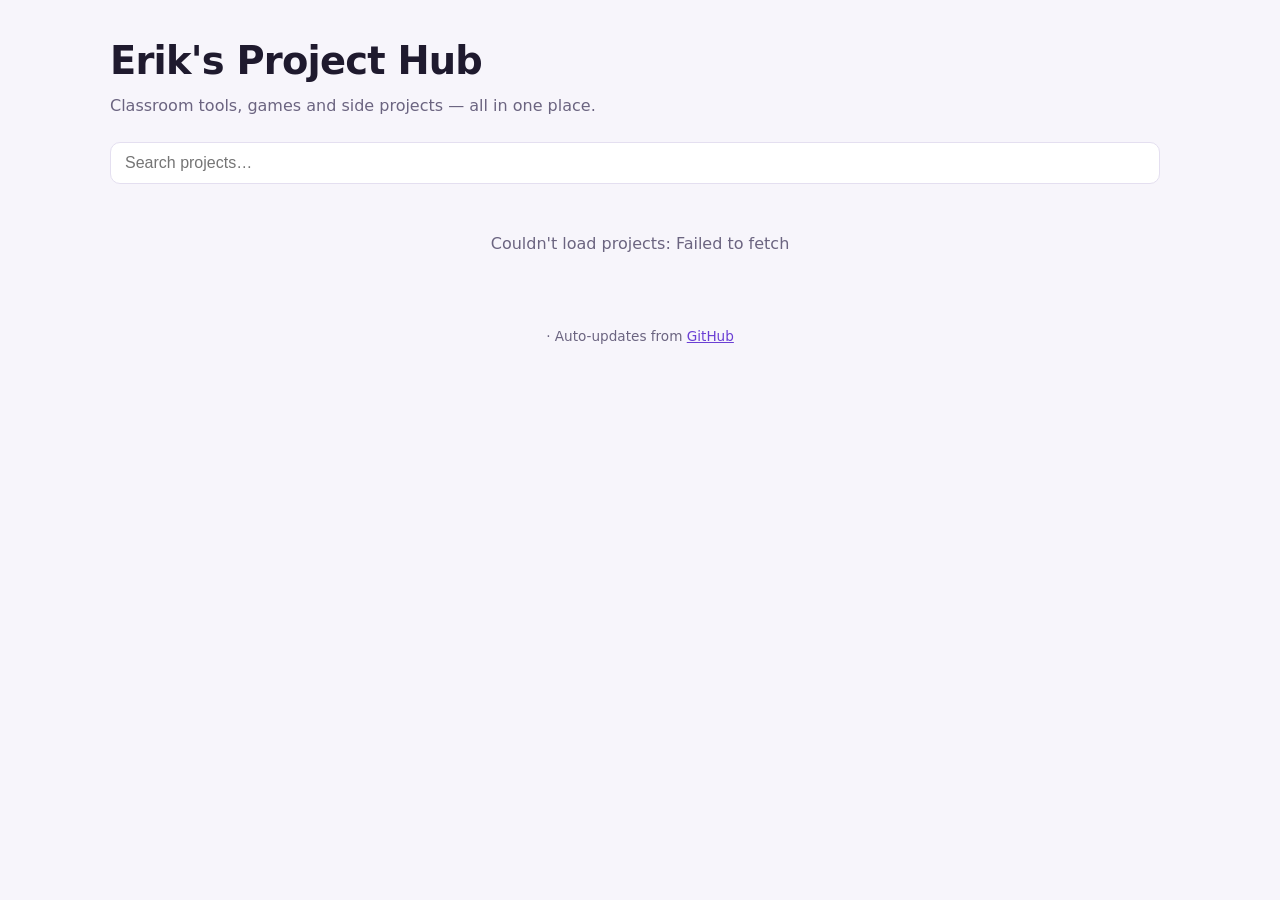
==== index.html @ 9a1f4f8d "Add project hub site with editor Co-Authored-By: Claude Opus 5.5 <noreply@anthropic.com> Claude-Sess" ====
<!DOCTYPE html>
<html lang="en">
<head>
  <meta charset="utf-8" />
  <meta name="viewport" content="width=device-width, initial-scale=1" />
  <title>Project Hub</title>
  <meta name="description" content="A directory of my GitHub projects and their live pages." />
  <link rel="stylesheet" href="style.css" />
</head>
<body>
  <div class="wrap">
    <header>
      <h1 id="title">Project Hub</h1>
      <p id="tagline"></p>
    </header>

    <div class="toolbar">
      <input id="search" class="search" type="search" placeholder="Search projects…" aria-label="Search projects" />
      <div id="chips" class="chips"></div>
    </div>

    <div id="status" class="status">Loading projects…</div>
    <div id="grid" class="grid"></div>

    <footer>
      <span id="count"></span> · Auto-updates from <a id="ghlink" href="#">GitHub</a>
    </footer>
  </div>

  <script src="hub.js"></script>
  <script>
    (async () => {
      const $ = (id) => document.getElementById(id);
      let items = [], activeCat = "All";

      function render() {
        const q = $("search").value.trim().toLowerCase();
        const list = items.filter((it) =>
          (activeCat === "All" || it.category === activeCat) &&
          (!q || [it.title, it.name, it.description, it.category, it.repo.language, ...(it.repo.topics || [])]
            .join(" ").toLowerCase().includes(q))
        );
        $("grid").innerHTML = list.map(card).join("");
        $("status").textContent = list.length ? "" : "No projects match.";
        $("status").style.display = list.length ? "none" : "block";
        $("count").textContent = `${items.length} project${items.length === 1 ? "" : "s"}`;
      }

      function card(it) {
        const e = Hub.esc, r = it.repo;
        const tags = [
          it.pinned ? '<span class="tag">★ Featured</span>' : "",
          it.category ? `<span class="tag">${e(it.category)}</span>` : "",
          r.language ? `<span>${e(r.language)}</span>` : "",
          `<span>Updated ${e(Hub.timeAgo(r.pushed_at))}</span>`,
        ].join("");
        return `
          <article class="card${it.pinned ? " pinned" : ""}">
            <h2>${e(it.title)}</h2>
            <p class="desc${it.description ? "" : " empty"}">${e(it.description || "No description yet.")}</p>
            <div class="meta">${tags}</div>
            <div class="actions">
              ${it.url ? `<a class="btn primary" href="${e(it.url)}" target="_blank" rel="noopener">Open ↗</a>` : ""}
              <a class="btn" href="${e(it.code)}" target="_blank" rel="noopener">Code</a>
            </div>
          </article>`;
      }

      function renderChips() {
        const cats = [...new Set(items.map((i) => i.category).filter(Boolean))].sort();
        if (!cats.length) { $("chips").innerHTML = ""; return; }
        $("chips").innerHTML = ["All", ...cats]
          .map((c) => `<button class="chip${c === activeCat ? " on" : ""}" data-cat="${Hub.esc(c)}">${Hub.esc(c)}</button>`)
          .join("");
      }

      $("chips").addEventListener("click", (ev) => {
        const b = ev.target.closest("[data-cat]");
        if (!b) return;
        activeCat = b.dataset.cat;
        renderChips(); render();
      });
      $("search").addEventListener("input", render);

      try {
        const cfg = await Hub.loadConfig();
        document.title = cfg.title;
        $("title").textContent = cfg.title;
        $("tagline").textContent = cfg.tagline;
        $("ghlink").href = `https://github.com/${encodeURIComponent(cfg.username)}`;
        const repos = await Hub.loadRepos(cfg.username);
        items = Hub.sortItems(Hub.buildItems(repos, cfg).filter((i) => Hub.isVisible(i, cfg)), cfg);
        renderChips(); render();
      } catch (err) {
        $("status").textContent = "Couldn't load projects: " + err.message;
      }
    })();
  </script>
</body>
</html>
---- style.css ----
:root {
  --bg: #f7f5fb;
  --card: #ffffff;
  --ink: #1f1a2e;
  --muted: #6b6480;
  --line: #e4dff0;
  --accent: #6b3fd4;
  --accent-ink: #ffffff;
  --accent-soft: #efe8ff;
  --good: #1f8a5b;
  --warn: #b26a00;
  --radius: 14px;
}
@media (prefers-color-scheme: dark) {
  :root {
    --bg: #14111c;
    --card: #1e1a29;
    --ink: #eeeaf7;
    --muted: #a69fbd;
    --line: #322b44;
    --accent: #9b7bff;
    --accent-ink: #14111c;
    --accent-soft: #2a2140;
    --good: #4cc790;
    --warn: #f0b04a;
  }
}
* { box-sizing: border-box; }
body {
  margin: 0;
  font: 16px/1.5 system-ui, -apple-system, "Segoe UI", Roboto, sans-serif;
  background: var(--bg);
  color: var(--ink);
}
a { color: var(--accent); }
.wrap { max-width: 1100px; margin: 0 auto; padding: 32px 20px 60px; }
header h1 { margin: 0 0 4px; font-size: clamp(1.7rem, 4vw, 2.4rem); letter-spacing: -0.02em; }
header p { margin: 0; color: var(--muted); }

.toolbar { display: flex; flex-wrap: wrap; gap: 10px; margin: 24px 0 18px; align-items: center; }
.search {
  flex: 1 1 260px; padding: 11px 14px; border-radius: 10px; border: 1px solid var(--line);
  background: var(--card); color: var(--ink); font-size: 1rem;
}
.chips { display: flex; flex-wrap: wrap; gap: 6px; }
.chip {
  border: 1px solid var(--line); background: var(--card); color: var(--ink);
  padding: 6px 12px; border-radius: 999px; cursor: pointer; font-size: 0.9rem;
}
.chip.on { background: var(--accent); color: var(--accent-ink); border-color: var(--accent); }

.grid { display: grid; grid-template-columns: repeat(auto-fill, minmax(290px, 1fr)); gap: 16px; }
.card {
  background: var(--card); border: 1px solid var(--line); border-radius: var(--radius);
  padding: 18px; display: flex; flex-direction: column; gap: 10px;
}
.card.pinned { border-color: var(--accent); box-shadow: 0 0 0 1px var(--accent) inset; }
.card h2 { margin: 0; font-size: 1.15rem; }
.card .desc { margin: 0; color: var(--muted); flex: 1; }
.card .desc.empty { font-style: italic; opacity: 0.7; }
.meta { display: flex; flex-wrap: wrap; gap: 6px; font-size: 0.8rem; color: var(--muted); }
.tag { background: var(--accent-soft); color: var(--ink); padding: 2px 8px; border-radius: 6px; }
.actions { display: flex; gap: 8px; flex-wrap: wrap; }
.btn {
  display: inline-flex; align-items: center; gap: 6px; padding: 8px 14px; border-radius: 9px;
  text-decoration: none; font-weight: 600; font-size: 0.92rem; border: 1px solid var(--line);
  background: var(--card); color: var(--ink); cursor: pointer;
}
.btn.primary { background: var(--accent); color: var(--accent-ink); border-color: var(--accent); }
.btn:disabled { opacity: 0.5; cursor: default; }
.status { color: var(--muted); padding: 30px 0; text-align: center; }
footer { margin-top: 40px; color: var(--muted); font-size: 0.85rem; text-align: center; }

/* ---------- admin ---------- */
.panel { background: var(--card); border: 1px solid var(--line); border-radius: var(--radius); padding: 18px; margin-bottom: 18px; }
.panel h2 { margin: 0 0 12px; font-size: 1.1rem; }
.row { display: flex; flex-wrap: wrap; gap: 10px; align-items: center; }
label.field { display: flex; flex-direction: column; gap: 4px; font-size: 0.85rem; color: var(--muted); flex: 1 1 220px; }
input[type="text"], input[type="password"], input[type="url"], textarea {
  padding: 9px 11px; border-radius: 8px; border: 1px solid var(--line);
  background: var(--bg); color: var(--ink); font: inherit; font-size: 0.95rem; width: 100%;
}
textarea { min-height: 60px; resize: vertical; }
.toggle { display: inline-flex; align-items: center; gap: 6px; font-size: 0.9rem; cursor: pointer; }
.repo-row { border-top: 1px solid var(--line); padding: 14px 0; display: grid; gap: 10px; }
.repo-row:first-child { border-top: 0; }
.repo-head { display: flex; flex-wrap: wrap; align-items: center; gap: 10px; justify-content: space-between; }
.repo-head strong { font-size: 1rem; }
.badge { font-size: 0.72rem; padding: 2px 7px; border-radius: 6px; background: var(--accent-soft); }
.badge.live { color: var(--good); }
.badge.off { color: var(--warn); }
.repo-row.hidden-repo { opacity: 0.55; }
.edit-grid { display: grid; grid-template-columns: repeat(auto-fit, minmax(220px, 1fr)); gap: 10px; }
.savebar {
  position: sticky; bottom: 0; background: var(--card); border-top: 1px solid var(--line);
  padding: 12px 20px; display: flex; gap: 12px; align-items: center; justify-content: flex-end; flex-wrap: wrap;
}
.msg { margin-right: auto; font-size: 0.9rem; color: var(--muted); }
.msg.err { color: #d0384b; }
.msg.ok { color: var(--good); }
.small { font-size: 0.85rem; color: var(--muted); }
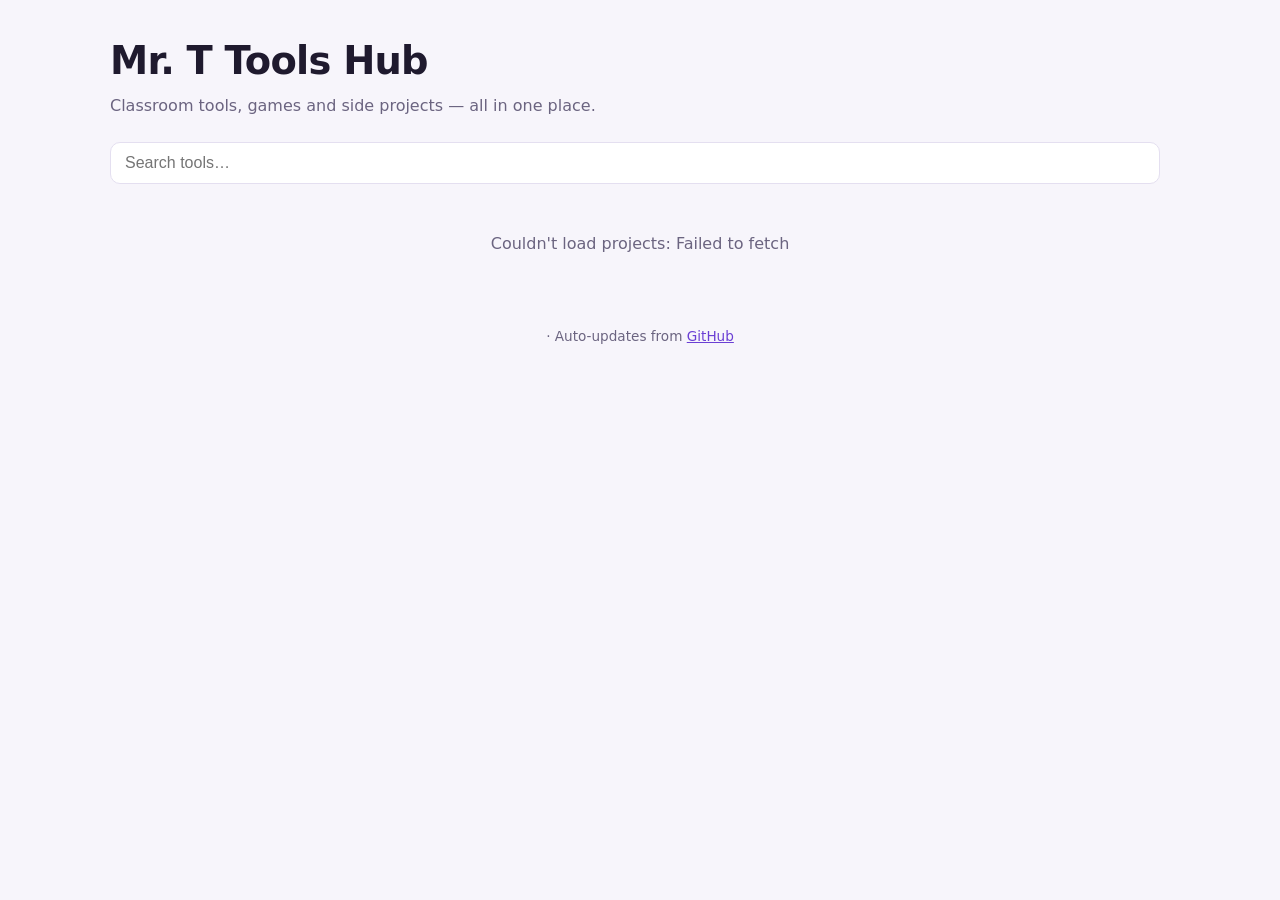
==== commit 01f5e7c4: "Rename to Mr. T Tools Hub; add APK downloads and web-version links Adds an hourly Action that builds" ====
--- a/index.html
+++ b/index.html
@@ -3,19 +3,19 @@
 <head>
   <meta charset="utf-8" />
   <meta name="viewport" content="width=device-width, initial-scale=1" />
-  <title>Project Hub</title>
+  <title>Mr. T Tools Hub</title>
   <meta name="description" content="A directory of my GitHub projects and their live pages." />
   <link rel="stylesheet" href="style.css" />
 </head>
 <body>
   <div class="wrap">
     <header>
-      <h1 id="title">Project Hub</h1>
+      <h1 id="title">Mr. T Tools Hub</h1>
       <p id="tagline"></p>
     </header>
 
     <div class="toolbar">
-      <input id="search" class="search" type="search" placeholder="Search projects…" aria-label="Search projects" />
+      <input id="search" class="search" type="search" placeholder="Search tools…" aria-label="Search tools" />
       <div id="chips" class="chips"></div>
     </div>
 
@@ -31,19 +31,20 @@
   <script>
     (async () => {
       const $ = (id) => document.getElementById(id);
-      let items = [], activeCat = "All";
+      let items = [], activeCat = "All", activePlat = "All";
 
       function render() {
         const q = $("search").value.trim().toLowerCase();
         const list = items.filter((it) =>
           (activeCat === "All" || it.category === activeCat) &&
-          (!q || [it.title, it.name, it.description, it.category, it.repo.language, ...(it.repo.topics || [])]
+          (activePlat === "All" || (activePlat === "Web" ? !!it.url : !!it.apk)) &&
+          (!q || [it.title, it.name, it.description, it.category, it.repo.language, it.url ? "web" : "", it.apk ? "android apk app" : "", ...(it.repo.topics || [])]
             .join(" ").toLowerCase().includes(q))
         );
         $("grid").innerHTML = list.map(card).join("");
-        $("status").textContent = list.length ? "" : "No projects match.";
+        $("status").textContent = list.length ? "" : "No tools match.";
         $("status").style.display = list.length ? "none" : "block";
-        $("count").textContent = `${items.length} project${items.length === 1 ? "" : "s"}`;
+        $("count").textContent = `${items.length} tool${items.length === 1 ? "" : "s"}`;
       }
 
       function card(it) {
@@ -51,6 +52,8 @@
         const tags = [
           it.pinned ? '<span class="tag">★ Featured</span>' : "",
           it.category ? `<span class="tag">${e(it.category)}</span>` : "",
+          it.url ? '<span class="tag">🌐 Web</span>' : "",
+          it.apk ? '<span class="tag">📱 Android</span>' : "",
           r.language ? `<span>${e(r.language)}</span>` : "",
           `<span>Updated ${e(Hub.timeAgo(r.pushed_at))}</span>`,
         ].join("");
@@ -60,24 +63,29 @@
             <p class="desc${it.description ? "" : " empty"}">${e(it.description || "No description yet.")}</p>
             <div class="meta">${tags}</div>
             <div class="actions">
-              ${it.url ? `<a class="btn primary" href="${e(it.url)}" target="_blank" rel="noopener">Open ↗</a>` : ""}
+              ${it.url ? `<a class="btn primary" href="${e(it.url)}" target="_blank" rel="noopener">🌐 Web version</a>` : ""}
+              ${it.apk ? `<a class="btn apk" href="${e(it.apk)}" rel="noopener">📱 Download APK</a>` : ""}
               <a class="btn" href="${e(it.code)}" target="_blank" rel="noopener">Code</a>
             </div>
           </article>`;
       }
 
       function renderChips() {
+        const plats = ["All", "Web", "Android"].filter((p) => p === "All" || items.some((i) => (p === "Web" ? i.url : i.apk)));
         const cats = [...new Set(items.map((i) => i.category).filter(Boolean))].sort();
-        if (!cats.length) { $("chips").innerHTML = ""; return; }
-        $("chips").innerHTML = ["All", ...cats]
-          .map((c) => `<button class="chip${c === activeCat ? " on" : ""}" data-cat="${Hub.esc(c)}">${Hub.esc(c)}</button>`)
-          .join("");
+        const platHtml = plats.length > 2
+          ? plats.map((p) => `<button class="chip${p === activePlat ? " on" : ""}" data-plat="${p}">${{ All: "All", Web: "🌐 Web", Android: "📱 Android" }[p]}</button>`).join("")
+          : "";
+        const catHtml = cats.length
+          ? ["All", ...cats].map((c) => `<button class="chip${c === activeCat ? " on" : ""}" data-cat="${Hub.esc(c)}">${c === "All" ? "All categories" : Hub.esc(c)}</button>`).join("")
+          : "";
+        $("chips").innerHTML = platHtml + (platHtml && catHtml ? '<span class="chip-sep"></span>' : "") + catHtml;
       }
 
       $("chips").addEventListener("click", (ev) => {
-        const b = ev.target.closest("[data-cat]");
+        const b = ev.target.closest("[data-cat],[data-plat]");
         if (!b) return;
-        activeCat = b.dataset.cat;
+        if (b.dataset.plat) activePlat = b.dataset.plat; else activeCat = b.dataset.cat;
         renderChips(); render();
       });
       $("search").addEventListener("input", render);
--- a/style.css
+++ b/style.css
@@ -67,6 +67,8 @@
   background: var(--card); color: var(--ink); cursor: pointer;
 }
 .btn.primary { background: var(--accent); color: var(--accent-ink); border-color: var(--accent); }
+.btn.apk { background: var(--good); color: #fff; border-color: var(--good); }
+.chip-sep { width: 1px; background: var(--line); margin: 0 4px; }
 .btn:disabled { opacity: 0.5; cursor: default; }
 .status { color: var(--muted); padding: 30px 0; text-align: center; }
 footer { margin-top: 40px; color: var(--muted); font-size: 0.85rem; text-align: center; }
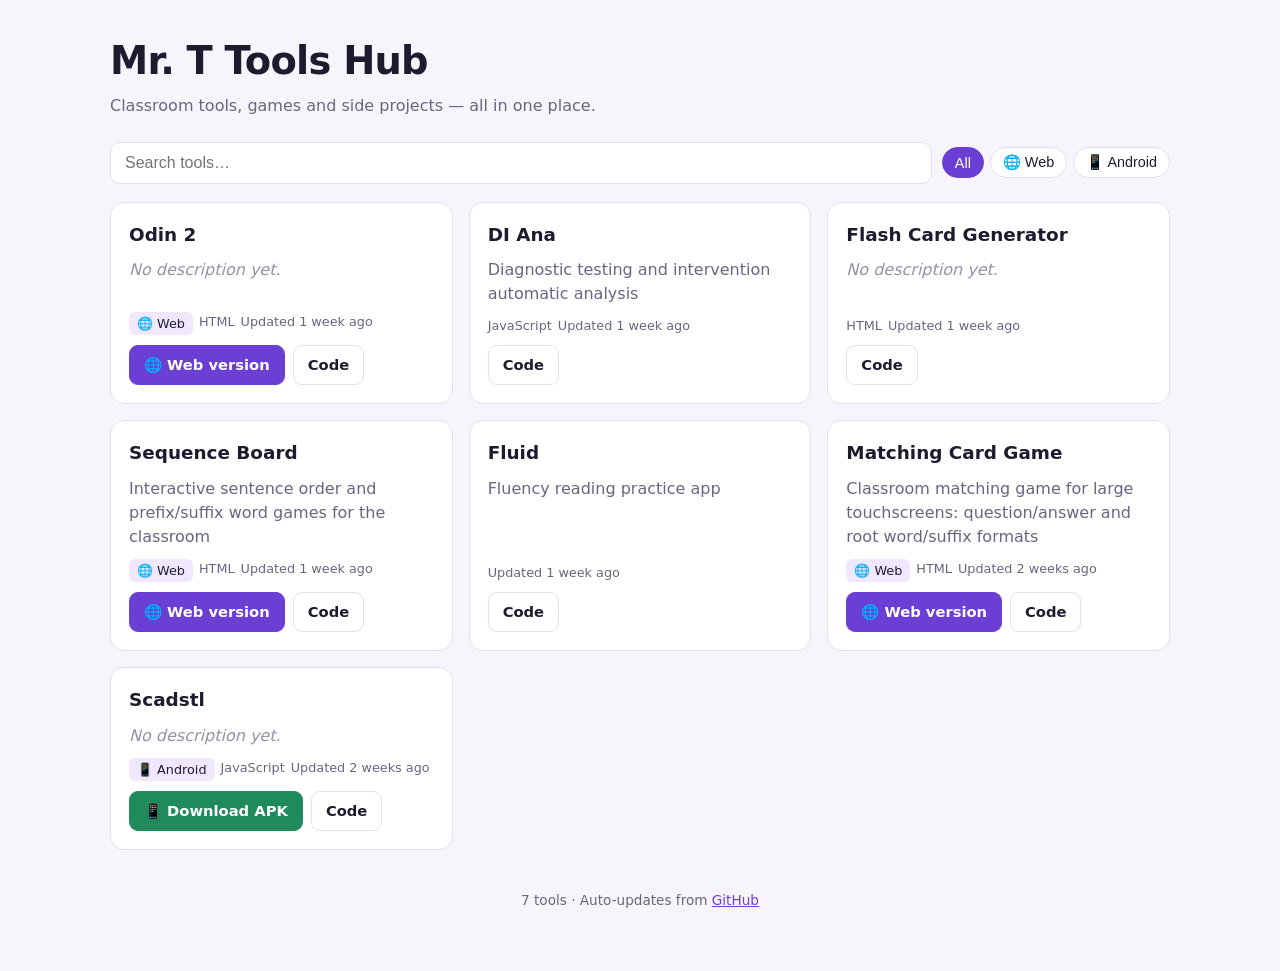
==== commit 65c199f7: "Cache-bust script and stylesheet Co-Authored-By: Claude Opus 5.5 <noreply@anthropic.com> Claude-Sess" ====
--- a/index.html
+++ b/index.html
@@ -5,7 +5,7 @@
   <meta name="viewport" content="width=device-width, initial-scale=1" />
   <title>Mr. T Tools Hub</title>
   <meta name="description" content="A directory of my GitHub projects and their live pages." />
-  <link rel="stylesheet" href="style.css" />
+  <link rel="stylesheet" href="style.css?v=3" />
 </head>
 <body>
   <div class="wrap">
@@ -27,7 +27,7 @@
     </footer>
   </div>
 
-  <script src="hub.js"></script>
+  <script src="hub.js?v=3"></script>
   <script>
     (async () => {
       const $ = (id) => document.getElementById(id);
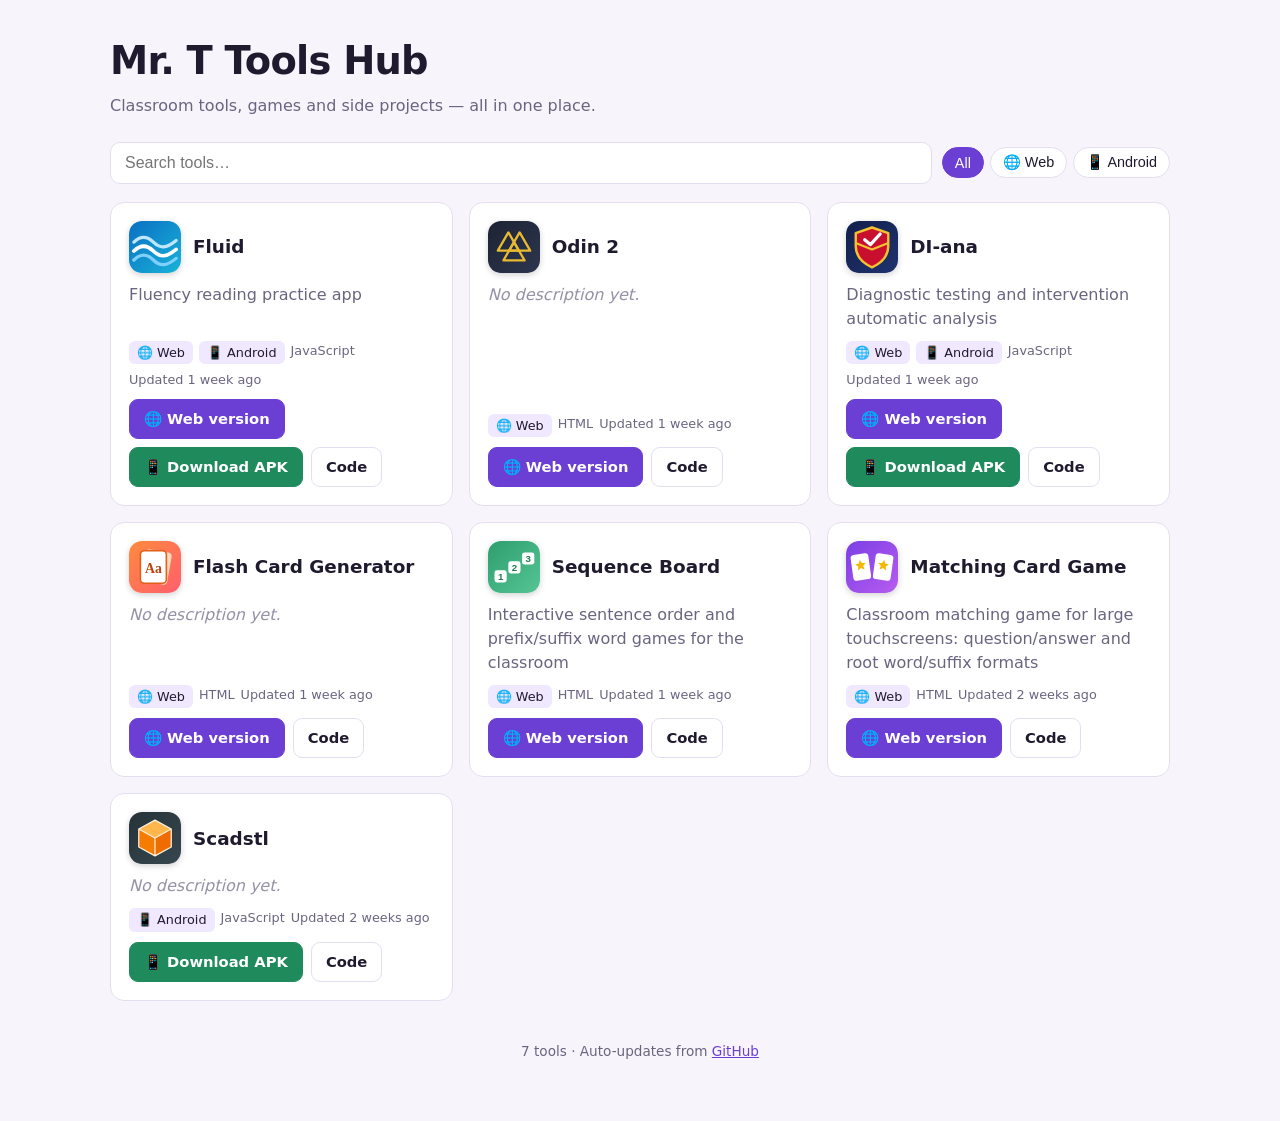
==== commit 503e2f4f: "Add a logo for each tool Odin valknut, DI-ana hero shield, Fluid waves, plus logos for the other too" ====
--- a/index.html
+++ b/index.html
@@ -5,7 +5,7 @@
   <meta name="viewport" content="width=device-width, initial-scale=1" />
   <title>Mr. T Tools Hub</title>
   <meta name="description" content="A directory of my GitHub projects and their live pages." />
-  <link rel="stylesheet" href="style.css?v=3" />
+  <link rel="stylesheet" href="style.css?v=4" />
 </head>
 <body>
   <div class="wrap">
@@ -27,7 +27,7 @@
     </footer>
   </div>
 
-  <script src="hub.js?v=3"></script>
+  <script src="hub.js?v=4"></script>
   <script>
     (async () => {
       const $ = (id) => document.getElementById(id);
@@ -59,7 +59,10 @@
         ].join("");
         return `
           <article class="card${it.pinned ? " pinned" : ""}">
-            <h2>${e(it.title)}</h2>
+            <div class="card-head">
+              <img class="logo" src="${e(it.logo)}" data-fallback="${e(Hub.letterTile(it.title))}" alt="" width="52" height="52" loading="lazy" />
+              <h2>${e(it.title)}</h2>
+            </div>
             <p class="desc${it.description ? "" : " empty"}">${e(it.description || "No description yet.")}</p>
             <div class="meta">${tags}</div>
             <div class="actions">
@@ -89,6 +92,11 @@
         renderChips(); render();
       });
       $("search").addEventListener("input", render);
+      // Swap in a letter tile when a logo file is missing.
+      $("grid").addEventListener("error", (ev) => {
+        const img = ev.target;
+        if (img.tagName === "IMG" && img.dataset.fallback && img.src !== img.dataset.fallback) img.src = img.dataset.fallback;
+      }, true);
 
       try {
         const cfg = await Hub.loadConfig();
--- a/style.css
+++ b/style.css
@@ -101,3 +101,6 @@
 .msg.err { color: #d0384b; }
 .msg.ok { color: var(--good); }
 .small { font-size: 0.85rem; color: var(--muted); }
+
+.card-head { display: flex; align-items: center; gap: 12px; }
+.card .logo { width: 52px; height: 52px; border-radius: 13px; flex: none; box-shadow: 0 2px 6px rgba(0,0,0,.18); }
